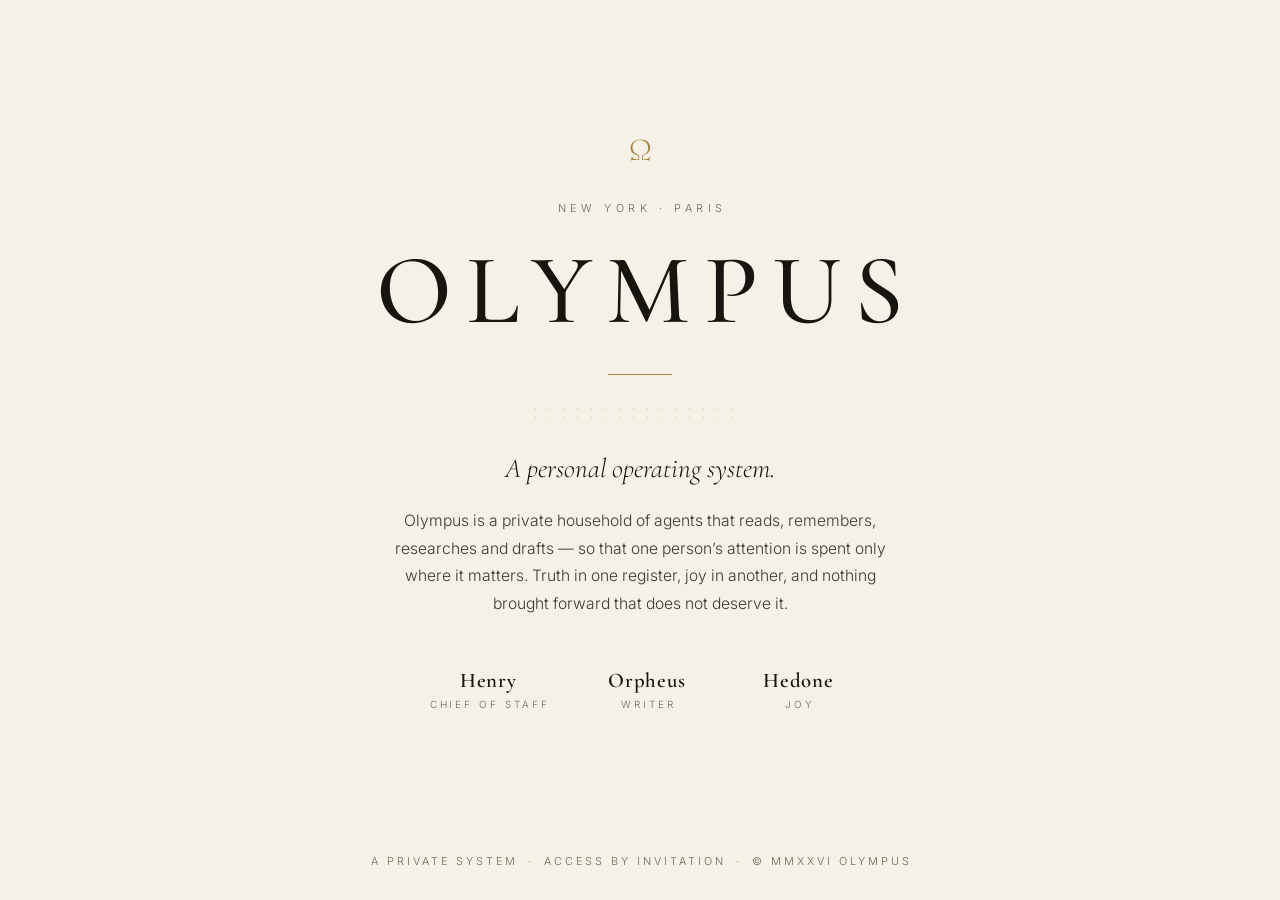
==== index.html @ bf4ef34a "Add files via upload" ====
<!DOCTYPE html>
<html lang="en">
<head>
<meta charset="utf-8">
<meta name="viewport" content="width=device-width, initial-scale=1">
<title>Olympus — A Personal Operating System</title>
<meta name="description" content="Olympus is a private personal operating system: a small company of agents that reads, remembers, researches and drafts, so one person's attention is spent only where it matters.">
<link rel="icon" href="data:image/svg+xml,%3Csvg xmlns='http://www.w3.org/2000/svg' viewBox='0 0 64 64'%3E%3Ccircle cx='32' cy='32' r='30' fill='%230f0e0c'/%3E%3Ctext x='32' y='44' font-family='Georgia,serif' font-size='34' fill='%23b08d3f' text-anchor='middle'%3E%CE%A9%3C/text%3E%3C/svg%3E">
<link rel="preconnect" href="https://fonts.googleapis.com">
<link rel="preconnect" href="https://fonts.gstatic.com" crossorigin>
<link href="https://fonts.googleapis.com/css2?family=Cormorant+Garamond:ital,wght@0,400;0,500;0,600;1,400&family=Inter:wght@300;400;500&display=swap" rel="stylesheet">
<style>
  :root{
    --ink:#17150f;
    --paper:#f6f1e7;
    --gold:#a5853c;
    --gold-soft:#bfa05a;
    --muted:#6d675a;
    --hairline:#d8cfba;
  }
  *{margin:0;padding:0;box-sizing:border-box}
  html,body{height:100%}
  body{
    background:var(--paper);
    color:var(--ink);
    font-family:'Inter',system-ui,sans-serif;
    font-weight:300;
    display:flex;
    flex-direction:column;
    min-height:100vh;
    -webkit-font-smoothing:antialiased;
  }
  .frame{
    flex:1;
    display:flex;
    flex-direction:column;
    align-items:center;
    justify-content:center;
    text-align:center;
    padding:4rem 1.5rem 3rem;
    max-width:760px;
    margin:0 auto;
    width:100%;
  }
  .omega{
    font-family:'Cormorant Garamond',Georgia,serif;
    font-size:2rem;
    color:var(--gold);
    line-height:1;
    margin-bottom:2.2rem;
  }
  .eyebrow{
    font-size:.68rem;
    letter-spacing:.42em;
    text-transform:uppercase;
    color:var(--muted);
    margin-bottom:1.6rem;
    text-indent:.42em;
  }
  h1{
    font-family:'Cormorant Garamond',Georgia,serif;
    font-weight:500;
    font-size:clamp(3.4rem,11vw,6.2rem);
    letter-spacing:.14em;
    text-indent:.14em;
    line-height:1;
    text-transform:uppercase;
  }
  .rule{
    width:64px;
    height:1px;
    background:var(--gold);
    margin:2.1rem auto;
  }
  .meander{
    width:210px;
    height:10px;
    margin:0 auto 2.1rem;
    opacity:.55;
    background:
      repeating-linear-gradient(90deg, var(--gold-soft) 0 1px, transparent 1px 14px),
      repeating-linear-gradient(90deg, var(--gold-soft) 0 1px, transparent 1px 14px);
    background-size:100% 1px, 100% 1px;
    background-position:top left, bottom left;
    background-repeat:no-repeat;
  }
  .tagline{
    font-family:'Cormorant Garamond',Georgia,serif;
    font-style:italic;
    font-size:clamp(1.35rem,4vw,1.7rem);
    color:var(--ink);
    margin-bottom:1.4rem;
  }
  p.lede{
    font-size:.98rem;
    line-height:1.75;
    color:#3d392f;
    max-width:520px;
    margin:0 auto;
  }
  .house{
    margin-top:3.2rem;
    display:flex;
    gap:2.6rem;
    justify-content:center;
    flex-wrap:wrap;
  }
  .house div{min-width:110px}
  .house .name{
    font-family:'Cormorant Garamond',Georgia,serif;
    font-size:1.3rem;
    font-weight:600;
    letter-spacing:.04em;
  }
  .house .role{
    margin-top:.3rem;
    font-size:.62rem;
    letter-spacing:.3em;
    text-transform:uppercase;
    color:var(--muted);
    text-indent:.3em;
  }
  footer{
    text-align:center;
    padding:1.6rem 1rem 2rem;
    font-size:.68rem;
    letter-spacing:.28em;
    text-transform:uppercase;
    color:var(--muted);
    text-indent:.28em;
  }
  footer .sep{color:var(--gold);padding:0 .6rem}
  @media (max-width:560px){
    .house{gap:1.6rem}
  }
</style>
</head>
<body>
  <main class="frame">
    <div class="omega">&#937;</div>
    <div class="eyebrow">New York &middot; Paris</div>
    <h1>Olympus</h1>
    <div class="rule"></div>
    <div class="meander" aria-hidden="true"></div>
    <div class="tagline">A personal operating system.</div>
    <p class="lede">
      Olympus is a private household of agents that reads, remembers, researches
      and drafts &mdash; so that one person&rsquo;s attention is spent only where
      it matters. Truth in one register, joy in another, and nothing
      brought forward that does not deserve it.
    </p>
    <div class="house">
      <div>
        <div class="name">Henry</div>
        <div class="role">Chief of Staff</div>
      </div>
      <div>
        <div class="name">Orpheus</div>
        <div class="role">Writer</div>
      </div>
      <div>
        <div class="name">Hedone</div>
        <div class="role">Joy</div>
      </div>
    </div>
  </main>
  <footer>
    A private system<span class="sep">&middot;</span>Access by invitation<span class="sep">&middot;</span>&copy; MMXXVI Olympus
  </footer>
</body>
</html>
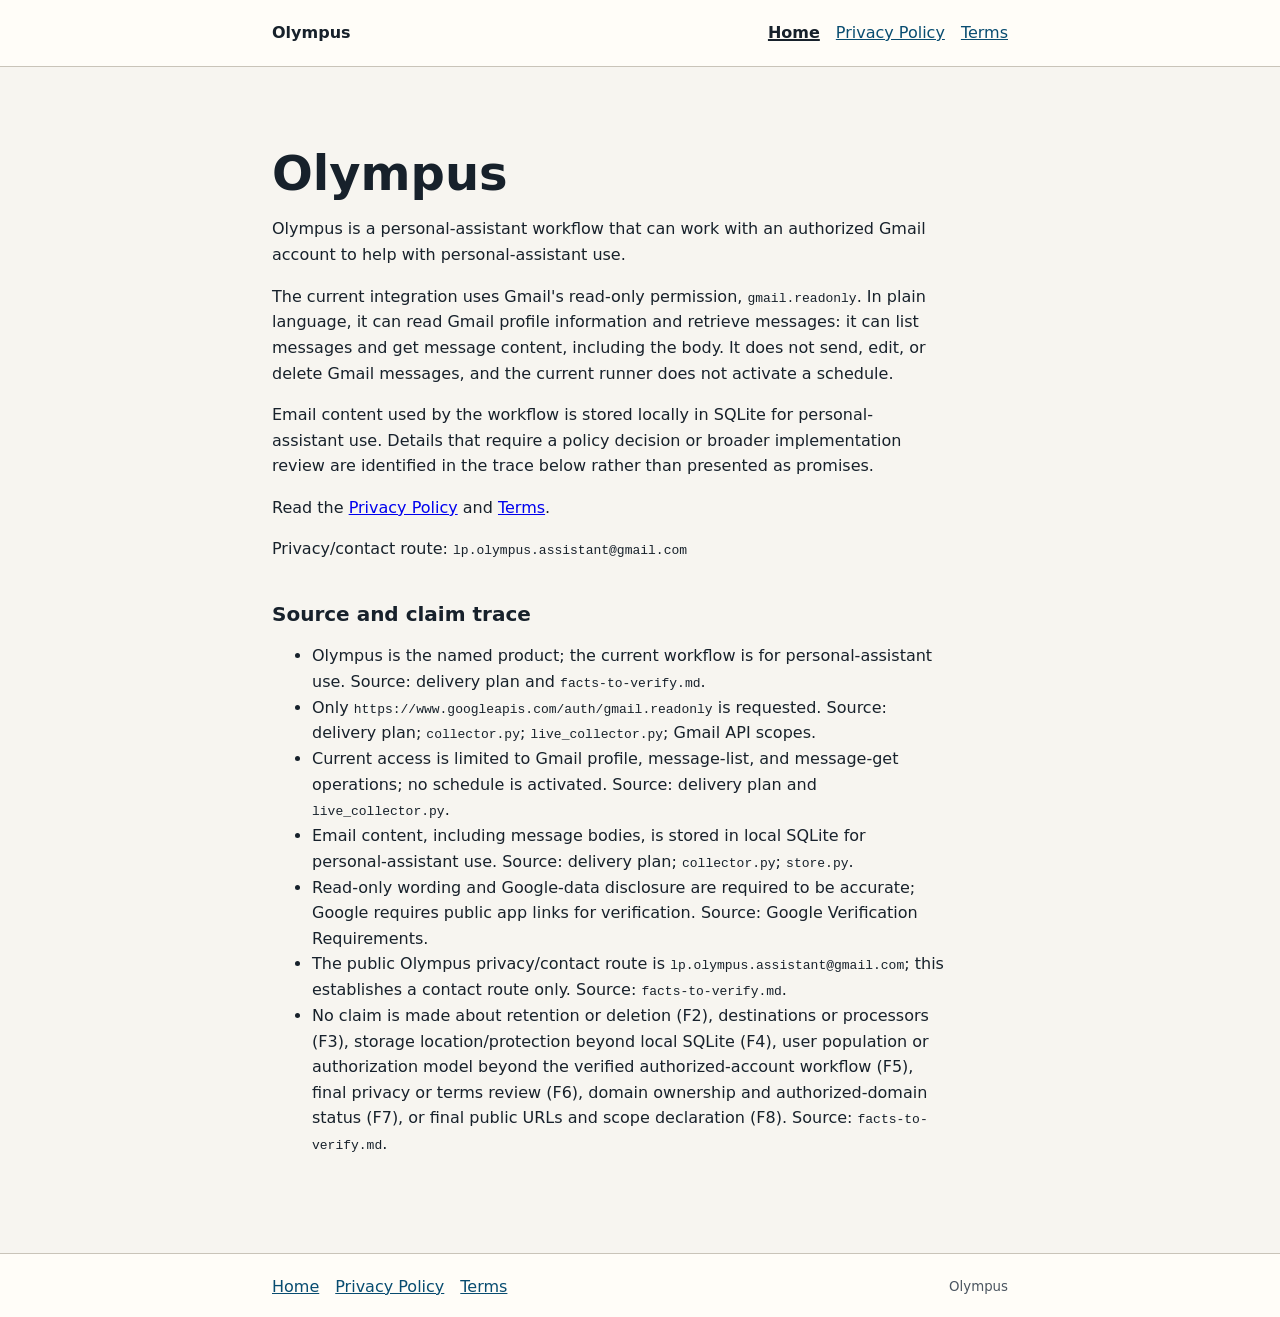
==== commit 9780301e: "Add files via upload" ====
--- a/index.html
+++ b/index.html
@@ -1,171 +1,53 @@
-<!DOCTYPE html>
+<!doctype html>
 <html lang="en">
 <head>
-<meta charset="utf-8">
-<meta name="viewport" content="width=device-width, initial-scale=1">
-<title>Olympus — A Personal Operating System</title>
-<meta name="description" content="Olympus is a private personal operating system: a small company of agents that reads, remembers, researches and drafts, so one person's attention is spent only where it matters.">
-<link rel="icon" href="data:image/svg+xml,%3Csvg xmlns='http://www.w3.org/2000/svg' viewBox='0 0 64 64'%3E%3Ccircle cx='32' cy='32' r='30' fill='%230f0e0c'/%3E%3Ctext x='32' y='44' font-family='Georgia,serif' font-size='34' fill='%23b08d3f' text-anchor='middle'%3E%CE%A9%3C/text%3E%3C/svg%3E">
-<link rel="preconnect" href="https://fonts.googleapis.com">
-<link rel="preconnect" href="https://fonts.gstatic.com" crossorigin>
-<link href="https://fonts.googleapis.com/css2?family=Cormorant+Garamond:ital,wght@0,400;0,500;0,600;1,400&family=Inter:wght@300;400;500&display=swap" rel="stylesheet">
-<style>
-  :root{
-    --ink:#17150f;
-    --paper:#f6f1e7;
-    --gold:#a5853c;
-    --gold-soft:#bfa05a;
-    --muted:#6d675a;
-    --hairline:#d8cfba;
-  }
-  *{margin:0;padding:0;box-sizing:border-box}
-  html,body{height:100%}
-  body{
-    background:var(--paper);
-    color:var(--ink);
-    font-family:'Inter',system-ui,sans-serif;
-    font-weight:300;
-    display:flex;
-    flex-direction:column;
-    min-height:100vh;
-    -webkit-font-smoothing:antialiased;
-  }
-  .frame{
-    flex:1;
-    display:flex;
-    flex-direction:column;
-    align-items:center;
-    justify-content:center;
-    text-align:center;
-    padding:4rem 1.5rem 3rem;
-    max-width:760px;
-    margin:0 auto;
-    width:100%;
-  }
-  .omega{
-    font-family:'Cormorant Garamond',Georgia,serif;
-    font-size:2rem;
-    color:var(--gold);
-    line-height:1;
-    margin-bottom:2.2rem;
-  }
-  .eyebrow{
-    font-size:.68rem;
-    letter-spacing:.42em;
-    text-transform:uppercase;
-    color:var(--muted);
-    margin-bottom:1.6rem;
-    text-indent:.42em;
-  }
-  h1{
-    font-family:'Cormorant Garamond',Georgia,serif;
-    font-weight:500;
-    font-size:clamp(3.4rem,11vw,6.2rem);
-    letter-spacing:.14em;
-    text-indent:.14em;
-    line-height:1;
-    text-transform:uppercase;
-  }
-  .rule{
-    width:64px;
-    height:1px;
-    background:var(--gold);
-    margin:2.1rem auto;
-  }
-  .meander{
-    width:210px;
-    height:10px;
-    margin:0 auto 2.1rem;
-    opacity:.55;
-    background:
-      repeating-linear-gradient(90deg, var(--gold-soft) 0 1px, transparent 1px 14px),
-      repeating-linear-gradient(90deg, var(--gold-soft) 0 1px, transparent 1px 14px);
-    background-size:100% 1px, 100% 1px;
-    background-position:top left, bottom left;
-    background-repeat:no-repeat;
-  }
-  .tagline{
-    font-family:'Cormorant Garamond',Georgia,serif;
-    font-style:italic;
-    font-size:clamp(1.35rem,4vw,1.7rem);
-    color:var(--ink);
-    margin-bottom:1.4rem;
-  }
-  p.lede{
-    font-size:.98rem;
-    line-height:1.75;
-    color:#3d392f;
-    max-width:520px;
-    margin:0 auto;
-  }
-  .house{
-    margin-top:3.2rem;
-    display:flex;
-    gap:2.6rem;
-    justify-content:center;
-    flex-wrap:wrap;
-  }
-  .house div{min-width:110px}
-  .house .name{
-    font-family:'Cormorant Garamond',Georgia,serif;
-    font-size:1.3rem;
-    font-weight:600;
-    letter-spacing:.04em;
-  }
-  .house .role{
-    margin-top:.3rem;
-    font-size:.62rem;
-    letter-spacing:.3em;
-    text-transform:uppercase;
-    color:var(--muted);
-    text-indent:.3em;
-  }
-  footer{
-    text-align:center;
-    padding:1.6rem 1rem 2rem;
-    font-size:.68rem;
-    letter-spacing:.28em;
-    text-transform:uppercase;
-    color:var(--muted);
-    text-indent:.28em;
-  }
-  footer .sep{color:var(--gold);padding:0 .6rem}
-  @media (max-width:560px){
-    .house{gap:1.6rem}
-  }
-</style>
+  <meta charset="utf-8">
+  <meta name="viewport" content="width=device-width, initial-scale=1">
+  <title>Olympus | Personal-assistant workflow</title>
+  <link rel="stylesheet" href="/styles.css">
 </head>
 <body>
-  <main class="frame">
-    <div class="omega">&#937;</div>
-    <div class="eyebrow">New York &middot; Paris</div>
-    <h1>Olympus</h1>
-    <div class="rule"></div>
-    <div class="meander" aria-hidden="true"></div>
-    <div class="tagline">A personal operating system.</div>
-    <p class="lede">
-      Olympus is a private household of agents that reads, remembers, researches
-      and drafts &mdash; so that one person&rsquo;s attention is spent only where
-      it matters. Truth in one register, joy in another, and nothing
-      brought forward that does not deserve it.
-    </p>
-    <div class="house">
-      <div>
-        <div class="name">Henry</div>
-        <div class="role">Chief of Staff</div>
-      </div>
-      <div>
-        <div class="name">Orpheus</div>
-        <div class="role">Writer</div>
-      </div>
-      <div>
-        <div class="name">Hedone</div>
-        <div class="role">Joy</div>
-      </div>
+  <header class="site-header">
+    <div class="site-shell">
+      <a class="brand" href="/">Olympus</a>
+      <nav class="site-nav" aria-label="Primary navigation">
+        <a href="/" aria-current="page">Home</a>
+        <a href="/privacy/">Privacy Policy</a>
+        <a href="/terms/">Terms</a>
+      </nav>
     </div>
+  </header>
+  <main class="site-shell">
+    <article>
+      <h1>Olympus</h1>
+      <p>Olympus is a personal-assistant workflow that can work with an authorized Gmail account to help with personal-assistant use.</p>
+      <p>The current integration uses Gmail's read-only permission, <code>gmail.readonly</code>. In plain language, it can read Gmail profile information and retrieve messages: it can list messages and get message content, including the body. It does not send, edit, or delete Gmail messages, and the current runner does not activate a schedule.</p>
+      <p>Email content used by the workflow is stored locally in SQLite for personal-assistant use. Details that require a policy decision or broader implementation review are identified in the trace below rather than presented as promises.</p>
+      <p>Read the <a href="/privacy/">Privacy Policy</a> and <a href="/terms/">Terms</a>.</p>
+      <p>Privacy/contact route: <code>lp.olympus.assistant@gmail.com</code></p>
+      <section id="source-and-claim-trace">
+        <h2>Source and claim trace</h2>
+        <ul>
+          <li>Olympus is the named product; the current workflow is for personal-assistant use. Source: delivery plan and <code>facts-to-verify.md</code>.</li>
+          <li>Only <code>https://www.googleapis.com/auth/gmail.readonly</code> is requested. Source: delivery plan; <code>collector.py</code>; <code>live_collector.py</code>; Gmail API scopes.</li>
+          <li>Current access is limited to Gmail profile, message-list, and message-get operations; no schedule is activated. Source: delivery plan and <code>live_collector.py</code>.</li>
+          <li>Email content, including message bodies, is stored in local SQLite for personal-assistant use. Source: delivery plan; <code>collector.py</code>; <code>store.py</code>.</li>
+          <li>Read-only wording and Google-data disclosure are required to be accurate; Google requires public app links for verification. Source: Google Verification Requirements.</li>
+          <li>The public Olympus privacy/contact route is <code>lp.olympus.assistant@gmail.com</code>; this establishes a contact route only. Source: <code>facts-to-verify.md</code>.</li>
+          <li>No claim is made about retention or deletion (F2), destinations or processors (F3), storage location/protection beyond local SQLite (F4), user population or authorization model beyond the verified authorized-account workflow (F5), final privacy or terms review (F6), domain ownership and authorized-domain status (F7), or final public URLs and scope declaration (F8). Source: <code>facts-to-verify.md</code>.</li>
+        </ul>
+      </section>
+    </article>
   </main>
-  <footer>
-    A private system<span class="sep">&middot;</span>Access by invitation<span class="sep">&middot;</span>&copy; MMXXVI Olympus
+  <footer class="site-footer">
+    <div class="site-shell">
+      <nav class="site-nav" aria-label="Footer navigation">
+        <a href="/">Home</a>
+        <a href="/privacy/">Privacy Policy</a>
+        <a href="/terms/">Terms</a>
+      </nav>
+      <small>Olympus</small>
+    </div>
   </footer>
 </body>
 </html>
--- a/styles.css
+++ b/styles.css
@@ -0,0 +1,106 @@
+:root {
+  color-scheme: light;
+  font-family: system-ui, -apple-system, BlinkMacSystemFont, "Segoe UI", sans-serif;
+  color: #17212b;
+  background: #f7f5f0;
+}
+
+* {
+  box-sizing: border-box;
+}
+
+body {
+  margin: 0;
+  line-height: 1.6;
+}
+
+.site-shell {
+  width: min(100% - 2rem, 46rem);
+  margin-inline: auto;
+}
+
+.site-header {
+  border-block-end: 1px solid #c9c4b9;
+  background: #fffdf8;
+}
+
+.site-header .site-shell,
+.site-footer .site-shell,
+.site-nav {
+  display: flex;
+  align-items: center;
+  gap: 1rem;
+}
+
+.site-header .site-shell,
+.site-footer .site-shell {
+  justify-content: space-between;
+  padding-block: 1rem;
+}
+
+.site-nav {
+  flex-wrap: wrap;
+}
+
+.brand {
+  color: #17212b;
+  font-weight: 700;
+  text-decoration: none;
+}
+
+.site-nav a {
+  color: #084c70;
+  padding-block: 0.25rem;
+}
+
+.site-nav a[aria-current="page"] {
+  color: #17212b;
+  font-weight: 700;
+  text-decoration-thickness: 0.15em;
+}
+
+main {
+  padding-block: clamp(2rem, 7vw, 5rem);
+}
+
+article {
+  max-width: 42rem;
+}
+
+h1 {
+  margin-block: 0 1rem;
+  font-size: clamp(2rem, 5vw, 3rem);
+  line-height: 1.12;
+}
+
+h2 {
+  margin-block: 2.5rem 0.75rem;
+  font-size: 1.25rem;
+  line-height: 1.25;
+}
+
+p {
+  margin-block: 0 1rem;
+}
+
+a:focus-visible {
+  outline: 3px solid #b64c00;
+  outline-offset: 3px;
+}
+
+.site-footer {
+  border-block-start: 1px solid #c9c4b9;
+  background: #fffdf8;
+}
+
+.site-footer small {
+  color: #4b5560;
+}
+
+@media (width < 36rem) {
+  .site-header .site-shell,
+  .site-footer .site-shell {
+    align-items: flex-start;
+    flex-direction: column;
+  }
+}
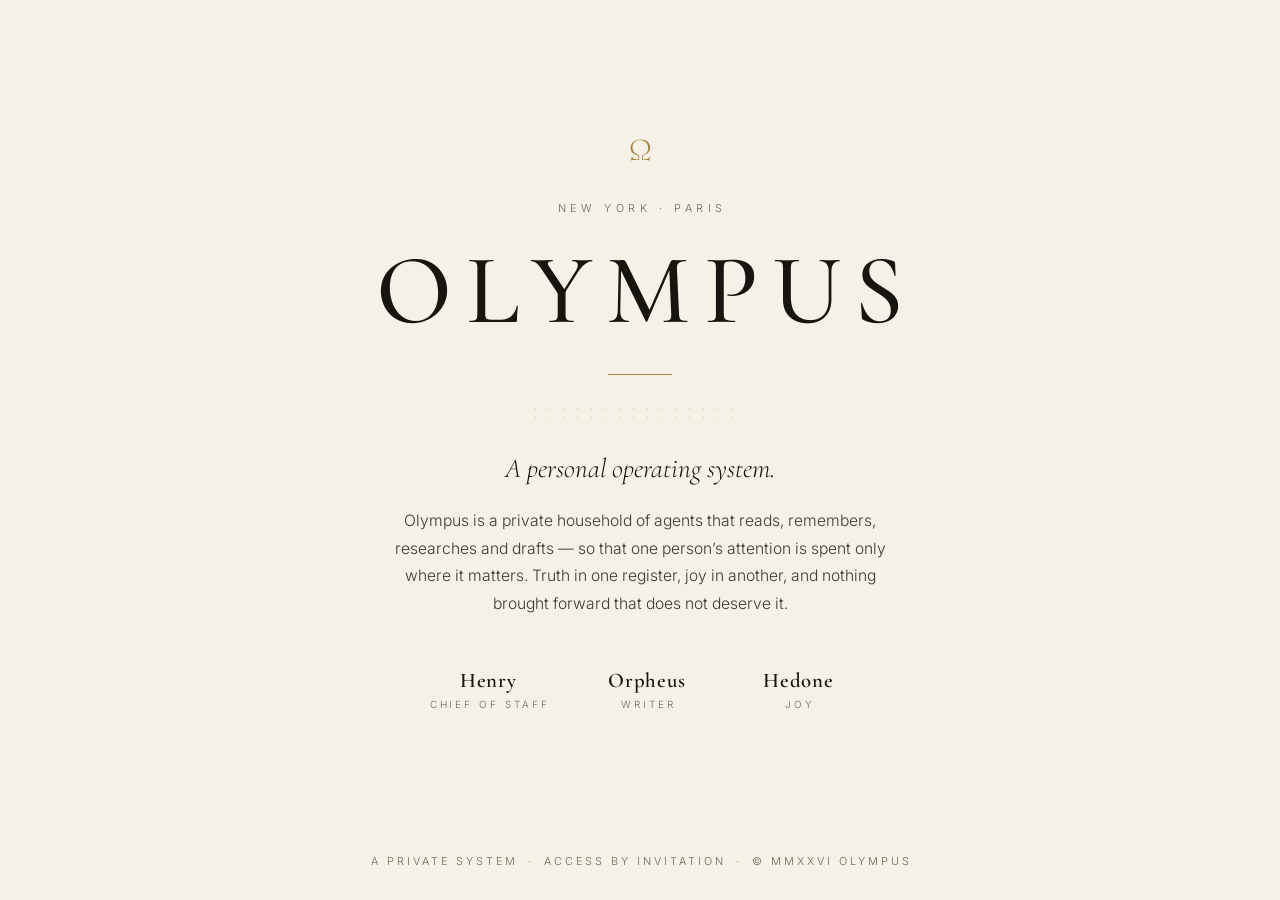
==== commit 7e8c59f6: "Add files via upload" ====
--- a/index.html
+++ b/index.html
@@ -1,53 +1,171 @@
-<!doctype html>
+<!DOCTYPE html>
 <html lang="en">
 <head>
-  <meta charset="utf-8">
-  <meta name="viewport" content="width=device-width, initial-scale=1">
-  <title>Olympus | Personal-assistant workflow</title>
-  <link rel="stylesheet" href="/styles.css">
+<meta charset="utf-8">
+<meta name="viewport" content="width=device-width, initial-scale=1">
+<title>Olympus — A Personal Operating System</title>
+<meta name="description" content="Olympus is a private personal operating system: a small company of agents that reads, remembers, researches and drafts, so one person's attention is spent only where it matters.">
+<link rel="icon" href="data:image/svg+xml,%3Csvg xmlns='http://www.w3.org/2000/svg' viewBox='0 0 64 64'%3E%3Ccircle cx='32' cy='32' r='30' fill='%230f0e0c'/%3E%3Ctext x='32' y='44' font-family='Georgia,serif' font-size='34' fill='%23b08d3f' text-anchor='middle'%3E%CE%A9%3C/text%3E%3C/svg%3E">
+<link rel="preconnect" href="https://fonts.googleapis.com">
+<link rel="preconnect" href="https://fonts.gstatic.com" crossorigin>
+<link href="https://fonts.googleapis.com/css2?family=Cormorant+Garamond:ital,wght@0,400;0,500;0,600;1,400&family=Inter:wght@300;400;500&display=swap" rel="stylesheet">
+<style>
+  :root{
+    --ink:#17150f;
+    --paper:#f6f1e7;
+    --gold:#a5853c;
+    --gold-soft:#bfa05a;
+    --muted:#6d675a;
+    --hairline:#d8cfba;
+  }
+  *{margin:0;padding:0;box-sizing:border-box}
+  html,body{height:100%}
+  body{
+    background:var(--paper);
+    color:var(--ink);
+    font-family:'Inter',system-ui,sans-serif;
+    font-weight:300;
+    display:flex;
+    flex-direction:column;
+    min-height:100vh;
+    -webkit-font-smoothing:antialiased;
+  }
+  .frame{
+    flex:1;
+    display:flex;
+    flex-direction:column;
+    align-items:center;
+    justify-content:center;
+    text-align:center;
+    padding:4rem 1.5rem 3rem;
+    max-width:760px;
+    margin:0 auto;
+    width:100%;
+  }
+  .omega{
+    font-family:'Cormorant Garamond',Georgia,serif;
+    font-size:2rem;
+    color:var(--gold);
+    line-height:1;
+    margin-bottom:2.2rem;
+  }
+  .eyebrow{
+    font-size:.68rem;
+    letter-spacing:.42em;
+    text-transform:uppercase;
+    color:var(--muted);
+    margin-bottom:1.6rem;
+    text-indent:.42em;
+  }
+  h1{
+    font-family:'Cormorant Garamond',Georgia,serif;
+    font-weight:500;
+    font-size:clamp(3.4rem,11vw,6.2rem);
+    letter-spacing:.14em;
+    text-indent:.14em;
+    line-height:1;
+    text-transform:uppercase;
+  }
+  .rule{
+    width:64px;
+    height:1px;
+    background:var(--gold);
+    margin:2.1rem auto;
+  }
+  .meander{
+    width:210px;
+    height:10px;
+    margin:0 auto 2.1rem;
+    opacity:.55;
+    background:
+      repeating-linear-gradient(90deg, var(--gold-soft) 0 1px, transparent 1px 14px),
+      repeating-linear-gradient(90deg, var(--gold-soft) 0 1px, transparent 1px 14px);
+    background-size:100% 1px, 100% 1px;
+    background-position:top left, bottom left;
+    background-repeat:no-repeat;
+  }
+  .tagline{
+    font-family:'Cormorant Garamond',Georgia,serif;
+    font-style:italic;
+    font-size:clamp(1.35rem,4vw,1.7rem);
+    color:var(--ink);
+    margin-bottom:1.4rem;
+  }
+  p.lede{
+    font-size:.98rem;
+    line-height:1.75;
+    color:#3d392f;
+    max-width:520px;
+    margin:0 auto;
+  }
+  .house{
+    margin-top:3.2rem;
+    display:flex;
+    gap:2.6rem;
+    justify-content:center;
+    flex-wrap:wrap;
+  }
+  .house div{min-width:110px}
+  .house .name{
+    font-family:'Cormorant Garamond',Georgia,serif;
+    font-size:1.3rem;
+    font-weight:600;
+    letter-spacing:.04em;
+  }
+  .house .role{
+    margin-top:.3rem;
+    font-size:.62rem;
+    letter-spacing:.3em;
+    text-transform:uppercase;
+    color:var(--muted);
+    text-indent:.3em;
+  }
+  footer{
+    text-align:center;
+    padding:1.6rem 1rem 2rem;
+    font-size:.68rem;
+    letter-spacing:.28em;
+    text-transform:uppercase;
+    color:var(--muted);
+    text-indent:.28em;
+  }
+  footer .sep{color:var(--gold);padding:0 .6rem}
+  @media (max-width:560px){
+    .house{gap:1.6rem}
+  }
+</style>
 </head>
 <body>
-  <header class="site-header">
-    <div class="site-shell">
-      <a class="brand" href="/">Olympus</a>
-      <nav class="site-nav" aria-label="Primary navigation">
-        <a href="/" aria-current="page">Home</a>
-        <a href="/privacy/">Privacy Policy</a>
-        <a href="/terms/">Terms</a>
-      </nav>
+  <main class="frame">
+    <div class="omega">&#937;</div>
+    <div class="eyebrow">New York &middot; Paris</div>
+    <h1>Olympus</h1>
+    <div class="rule"></div>
+    <div class="meander" aria-hidden="true"></div>
+    <div class="tagline">A personal operating system.</div>
+    <p class="lede">
+      Olympus is a private household of agents that reads, remembers, researches
+      and drafts &mdash; so that one person&rsquo;s attention is spent only where
+      it matters. Truth in one register, joy in another, and nothing
+      brought forward that does not deserve it.
+    </p>
+    <div class="house">
+      <div>
+        <div class="name">Henry</div>
+        <div class="role">Chief of Staff</div>
+      </div>
+      <div>
+        <div class="name">Orpheus</div>
+        <div class="role">Writer</div>
+      </div>
+      <div>
+        <div class="name">Hedone</div>
+        <div class="role">Joy</div>
+      </div>
     </div>
-  </header>
-  <main class="site-shell">
-    <article>
-      <h1>Olympus</h1>
-      <p>Olympus is a personal-assistant workflow that can work with an authorized Gmail account to help with personal-assistant use.</p>
-      <p>The current integration uses Gmail's read-only permission, <code>gmail.readonly</code>. In plain language, it can read Gmail profile information and retrieve messages: it can list messages and get message content, including the body. It does not send, edit, or delete Gmail messages, and the current runner does not activate a schedule.</p>
-      <p>Email content used by the workflow is stored locally in SQLite for personal-assistant use. Details that require a policy decision or broader implementation review are identified in the trace below rather than presented as promises.</p>
-      <p>Read the <a href="/privacy/">Privacy Policy</a> and <a href="/terms/">Terms</a>.</p>
-      <p>Privacy/contact route: <code>lp.olympus.assistant@gmail.com</code></p>
-      <section id="source-and-claim-trace">
-        <h2>Source and claim trace</h2>
-        <ul>
-          <li>Olympus is the named product; the current workflow is for personal-assistant use. Source: delivery plan and <code>facts-to-verify.md</code>.</li>
-          <li>Only <code>https://www.googleapis.com/auth/gmail.readonly</code> is requested. Source: delivery plan; <code>collector.py</code>; <code>live_collector.py</code>; Gmail API scopes.</li>
-          <li>Current access is limited to Gmail profile, message-list, and message-get operations; no schedule is activated. Source: delivery plan and <code>live_collector.py</code>.</li>
-          <li>Email content, including message bodies, is stored in local SQLite for personal-assistant use. Source: delivery plan; <code>collector.py</code>; <code>store.py</code>.</li>
-          <li>Read-only wording and Google-data disclosure are required to be accurate; Google requires public app links for verification. Source: Google Verification Requirements.</li>
-          <li>The public Olympus privacy/contact route is <code>lp.olympus.assistant@gmail.com</code>; this establishes a contact route only. Source: <code>facts-to-verify.md</code>.</li>
-          <li>No claim is made about retention or deletion (F2), destinations or processors (F3), storage location/protection beyond local SQLite (F4), user population or authorization model beyond the verified authorized-account workflow (F5), final privacy or terms review (F6), domain ownership and authorized-domain status (F7), or final public URLs and scope declaration (F8). Source: <code>facts-to-verify.md</code>.</li>
-        </ul>
-      </section>
-    </article>
   </main>
-  <footer class="site-footer">
-    <div class="site-shell">
-      <nav class="site-nav" aria-label="Footer navigation">
-        <a href="/">Home</a>
-        <a href="/privacy/">Privacy Policy</a>
-        <a href="/terms/">Terms</a>
-      </nav>
-      <small>Olympus</small>
-    </div>
+  <footer>
+    A private system<span class="sep">&middot;</span>Access by invitation<span class="sep">&middot;</span>&copy; MMXXVI Olympus
   </footer>
 </body>
 </html>
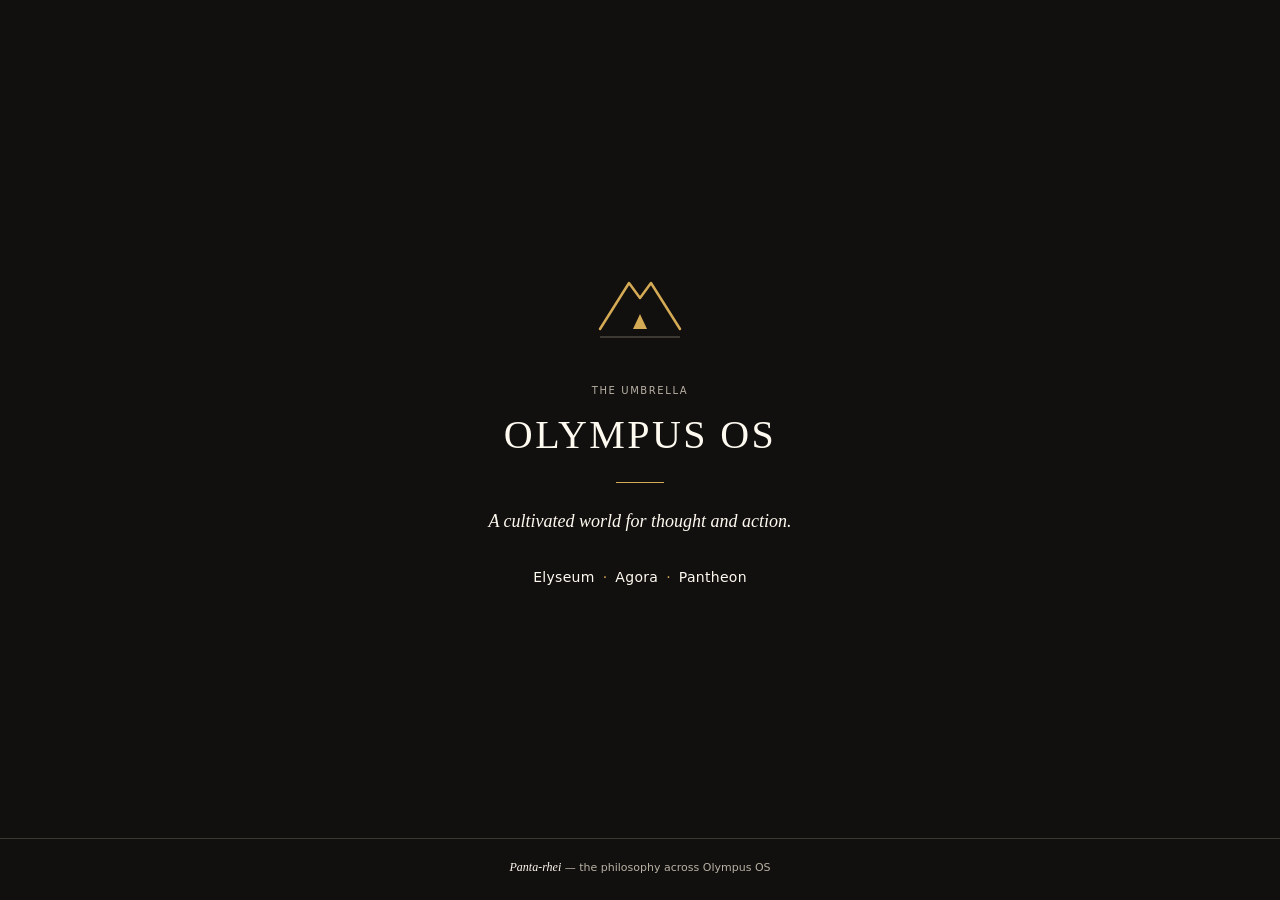
==== commit e8f8a3bd: "Rename index-brand.html to index.html" ====
--- a/index.html
+++ b/index.html
@@ -1,171 +1,113 @@
-<!DOCTYPE html>
+<!doctype html>
 <html lang="en">
 <head>
 <meta charset="utf-8">
 <meta name="viewport" content="width=device-width, initial-scale=1">
-<title>Olympus — A Personal Operating System</title>
-<meta name="description" content="Olympus is a private personal operating system: a small company of agents that reads, remembers, researches and drafts, so one person's attention is spent only where it matters.">
-<link rel="icon" href="data:image/svg+xml,%3Csvg xmlns='http://www.w3.org/2000/svg' viewBox='0 0 64 64'%3E%3Ccircle cx='32' cy='32' r='30' fill='%230f0e0c'/%3E%3Ctext x='32' y='44' font-family='Georgia,serif' font-size='34' fill='%23b08d3f' text-anchor='middle'%3E%CE%A9%3C/text%3E%3C/svg%3E">
-<link rel="preconnect" href="https://fonts.googleapis.com">
-<link rel="preconnect" href="https://fonts.gstatic.com" crossorigin>
-<link href="https://fonts.googleapis.com/css2?family=Cormorant+Garamond:ital,wght@0,400;0,500;0,600;1,400&family=Inter:wght@300;400;500&display=swap" rel="stylesheet">
+<title>Olympus OS</title>
+<meta name="description" content="A cultivated world for thought and action.">
+<link rel="icon" href="data:image/svg+xml,%3Csvg xmlns='http://www.w3.org/2000/svg' viewBox='0 0 48 48'%3E%3Cpath d='M6 34 L20 14 L24 20 L28 14 L42 34' fill='none' stroke='%23D5AA55' stroke-width='2'/%3E%3Cpath d='M21 34 L24 27 L27 34 Z' fill='%23D5AA55'/%3E%3C/svg%3E">
 <style>
   :root{
-    --ink:#17150f;
-    --paper:#f6f1e7;
-    --gold:#a5853c;
-    --gold-soft:#bfa05a;
-    --muted:#6d675a;
-    --hairline:#d8cfba;
+    --ink:#11100F;
+    --surface:#171614;
+    --ivory:#FFFAF0;
+    --gold:#D5AA55;
+    --stone:#B9B1A4;
+    --rule:#3C3832;
+    --serif:"P052","Palatino Linotype","Book Antiqua",Georgia,serif;
+    --sans:"URW Gothic","Century Gothic",system-ui,-apple-system,"Segoe UI",sans-serif;
   }
-  *{margin:0;padding:0;box-sizing:border-box}
-  html,body{height:100%}
+  *{margin:0;padding:0;box-sizing:border-box;}
+  html,body{height:100%;}
   body{
-    background:var(--paper);
-    color:var(--ink);
-    font-family:'Inter',system-ui,sans-serif;
-    font-weight:300;
+    background:var(--ink);
+    color:var(--ivory);
+    font-family:var(--sans);
     display:flex;
     flex-direction:column;
     min-height:100vh;
-    -webkit-font-smoothing:antialiased;
   }
-  .frame{
+  main{
     flex:1;
     display:flex;
     flex-direction:column;
     align-items:center;
     justify-content:center;
     text-align:center;
-    padding:4rem 1.5rem 3rem;
-    max-width:760px;
-    margin:0 auto;
-    width:100%;
+    padding:48px 24px 40px;
   }
-  .omega{
-    font-family:'Cormorant Garamond',Georgia,serif;
-    font-size:2rem;
-    color:var(--gold);
-    line-height:1;
-    margin-bottom:2.2rem;
-  }
+  .symbol{width:96px;height:96px;margin-bottom:32px;}
   .eyebrow{
-    font-size:.68rem;
-    letter-spacing:.42em;
+    font-size:10px;
+    letter-spacing:0.16em;
     text-transform:uppercase;
-    color:var(--muted);
-    margin-bottom:1.6rem;
-    text-indent:.42em;
+    color:var(--stone);
+    margin-bottom:16px;
   }
   h1{
-    font-family:'Cormorant Garamond',Georgia,serif;
-    font-weight:500;
-    font-size:clamp(3.4rem,11vw,6.2rem);
-    letter-spacing:.14em;
-    text-indent:.14em;
-    line-height:1;
-    text-transform:uppercase;
+    font-family:var(--serif);
+    font-weight:400;
+    font-size:40px;
+    line-height:1.15;
+    letter-spacing:0.06em;
+    color:var(--ivory);
   }
   .rule{
-    width:64px;
+    width:48px;
     height:1px;
     background:var(--gold);
-    margin:2.1rem auto;
+    margin:24px auto;
   }
-  .meander{
-    width:210px;
-    height:10px;
-    margin:0 auto 2.1rem;
-    opacity:.55;
-    background:
-      repeating-linear-gradient(90deg, var(--gold-soft) 0 1px, transparent 1px 14px),
-      repeating-linear-gradient(90deg, var(--gold-soft) 0 1px, transparent 1px 14px);
-    background-size:100% 1px, 100% 1px;
-    background-position:top left, bottom left;
-    background-repeat:no-repeat;
+  .headline{
+    font-family:var(--serif);
+    font-style:italic;
+    font-size:18px;
+    line-height:1.60;
+    color:var(--ivory);
+    max-width:34em;
   }
-  .tagline{
-    font-family:'Cormorant Garamond',Georgia,serif;
-    font-style:italic;
-    font-size:clamp(1.35rem,4vw,1.7rem);
-    color:var(--ink);
-    margin-bottom:1.4rem;
+  .principals{
+    margin-top:32px;
+    font-size:14px;
+    line-height:1.55;
+    color:var(--stone);
+    letter-spacing:0.02em;
   }
-  p.lede{
-    font-size:.98rem;
-    line-height:1.75;
-    color:#3d392f;
-    max-width:520px;
-    margin:0 auto;
+  .principals span{color:var(--ivory);}
+  .principals .dot{color:var(--gold);padding:0 8px;}
+  footer{
+    padding:20px 24px 24px;
+    text-align:center;
+    border-top:1px solid var(--rule);
   }
-  .house{
-    margin-top:3.2rem;
-    display:flex;
-    gap:2.6rem;
-    justify-content:center;
-    flex-wrap:wrap;
+  .motto{
+    font-size:11px;
+    line-height:1.45;
+    color:var(--stone);
   }
-  .house div{min-width:110px}
-  .house .name{
-    font-family:'Cormorant Garamond',Georgia,serif;
-    font-size:1.3rem;
-    font-weight:600;
-    letter-spacing:.04em;
-  }
-  .house .role{
-    margin-top:.3rem;
-    font-size:.62rem;
-    letter-spacing:.3em;
-    text-transform:uppercase;
-    color:var(--muted);
-    text-indent:.3em;
-  }
-  footer{
-    text-align:center;
-    padding:1.6rem 1rem 2rem;
-    font-size:.68rem;
-    letter-spacing:.28em;
-    text-transform:uppercase;
-    color:var(--muted);
-    text-indent:.28em;
-  }
-  footer .sep{color:var(--gold);padding:0 .6rem}
-  @media (max-width:560px){
-    .house{gap:1.6rem}
+  .motto em{font-family:var(--serif);font-size:12px;color:var(--ivory);}
+  @media (max-width:480px){
+    h1{font-size:32px;}
+    main{padding:40px 16px 32px;}
+    .symbol{width:80px;height:80px;margin-bottom:24px;}
   }
 </style>
 </head>
 <body>
-  <main class="frame">
-    <div class="omega">&#937;</div>
-    <div class="eyebrow">New York &middot; Paris</div>
-    <h1>Olympus</h1>
-    <div class="rule"></div>
-    <div class="meander" aria-hidden="true"></div>
-    <div class="tagline">A personal operating system.</div>
-    <p class="lede">
-      Olympus is a private household of agents that reads, remembers, researches
-      and drafts &mdash; so that one person&rsquo;s attention is spent only where
-      it matters. Truth in one register, joy in another, and nothing
-      brought forward that does not deserve it.
-    </p>
-    <div class="house">
-      <div>
-        <div class="name">Henry</div>
-        <div class="role">Chief of Staff</div>
-      </div>
-      <div>
-        <div class="name">Orpheus</div>
-        <div class="role">Writer</div>
-      </div>
-      <div>
-        <div class="name">Hedone</div>
-        <div class="role">Joy</div>
-      </div>
-    </div>
-  </main>
-  <footer>
-    A private system<span class="sep">&middot;</span>Access by invitation<span class="sep">&middot;</span>&copy; MMXXVI Olympus
-  </footer>
+<main>
+  <svg class="symbol" viewBox="0 0 48 48" fill="none" aria-hidden="true">
+    <path d="M4 36 L18.5 13 L24 20.5 L29.5 13 L44 36" stroke="#D5AA55" stroke-width="1.25" stroke-linejoin="round" stroke-linecap="round"/>
+    <path d="M20.5 36 L24 28.5 L27.5 36 Z" fill="#D5AA55"/>
+    <line x1="4" y1="40" x2="44" y2="40" stroke="#3C3832" stroke-width="1"/>
+  </svg>
+  <p class="eyebrow">The umbrella</p>
+  <h1>OLYMPUS OS</h1>
+  <div class="rule"></div>
+  <p class="headline">A cultivated world for thought and action.</p>
+  <p class="principals"><span>Elyseum</span><span class="dot">·</span><span>Agora</span><span class="dot">·</span><span>Pantheon</span></p>
+</main>
+<footer>
+  <p class="motto"><em>Panta-rhei</em> — the philosophy across Olympus OS</p>
+</footer>
 </body>
 </html>
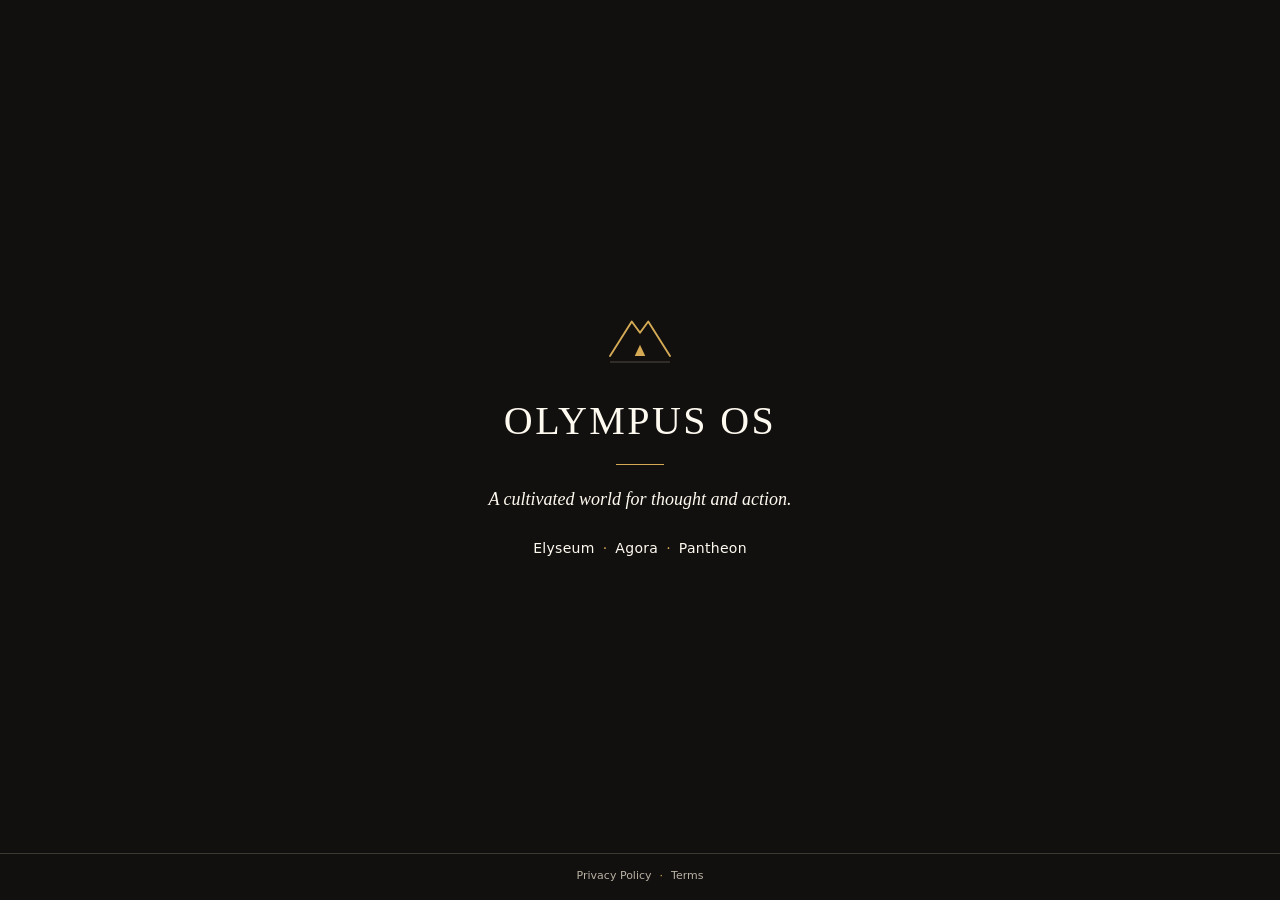
==== commit 6380bc49: "Rename index-brand.html to index.html" ====
--- a/index.html
+++ b/index.html
@@ -25,7 +25,8 @@
     font-family:var(--sans);
     display:flex;
     flex-direction:column;
-    min-height:100vh;
+    height:100dvh;
+    overflow:hidden;
   }
   main{
     flex:1;
@@ -34,9 +35,9 @@
     align-items:center;
     justify-content:center;
     text-align:center;
-    padding:48px 24px 40px;
+    padding:24px 24px 16px;
   }
-  .symbol{width:96px;height:96px;margin-bottom:32px;}
+  .symbol{width:72px;height:72px;margin-bottom:24px;}
   .eyebrow{
     font-size:10px;
     letter-spacing:0.16em;
@@ -56,7 +57,7 @@
     width:48px;
     height:1px;
     background:var(--gold);
-    margin:24px auto;
+    margin:20px auto;
   }
   .headline{
     font-family:var(--serif);
@@ -67,7 +68,7 @@
     max-width:34em;
   }
   .principals{
-    margin-top:32px;
+    margin-top:24px;
     font-size:14px;
     line-height:1.55;
     color:var(--stone);
@@ -76,20 +77,22 @@
   .principals span{color:var(--ivory);}
   .principals .dot{color:var(--gold);padding:0 8px;}
   footer{
-    padding:20px 24px 24px;
+    padding:14px 24px 16px;
     text-align:center;
     border-top:1px solid var(--rule);
   }
-  .motto{
+  .footnav{
     font-size:11px;
     line-height:1.45;
     color:var(--stone);
   }
-  .motto em{font-family:var(--serif);font-size:12px;color:var(--ivory);}
+  .footnav a{color:var(--stone);text-decoration:none;}
+  .footnav a:hover{color:var(--gold);}
+  .footnav .dot{color:var(--gold);padding:0 8px;}
   @media (max-width:480px){
     h1{font-size:32px;}
-    main{padding:40px 16px 32px;}
-    .symbol{width:80px;height:80px;margin-bottom:24px;}
+    main{padding:16px 16px 12px;}
+    .symbol{width:64px;height:64px;margin-bottom:20px;}
   }
 </style>
 </head>
@@ -100,14 +103,15 @@
     <path d="M20.5 36 L24 28.5 L27.5 36 Z" fill="#D5AA55"/>
     <line x1="4" y1="40" x2="44" y2="40" stroke="#3C3832" stroke-width="1"/>
   </svg>
-  <p class="eyebrow">The umbrella</p>
   <h1>OLYMPUS OS</h1>
   <div class="rule"></div>
   <p class="headline">A cultivated world for thought and action.</p>
   <p class="principals"><span>Elyseum</span><span class="dot">·</span><span>Agora</span><span class="dot">·</span><span>Pantheon</span></p>
 </main>
 <footer>
-  <p class="motto"><em>Panta-rhei</em> — the philosophy across Olympus OS</p>
+  <nav class="footnav">
+    <a href="/privacy/">Privacy Policy</a><span class="dot">·</span><a href="/terms/">Terms</a>
+  </nav>
 </footer>
 </body>
 </html>
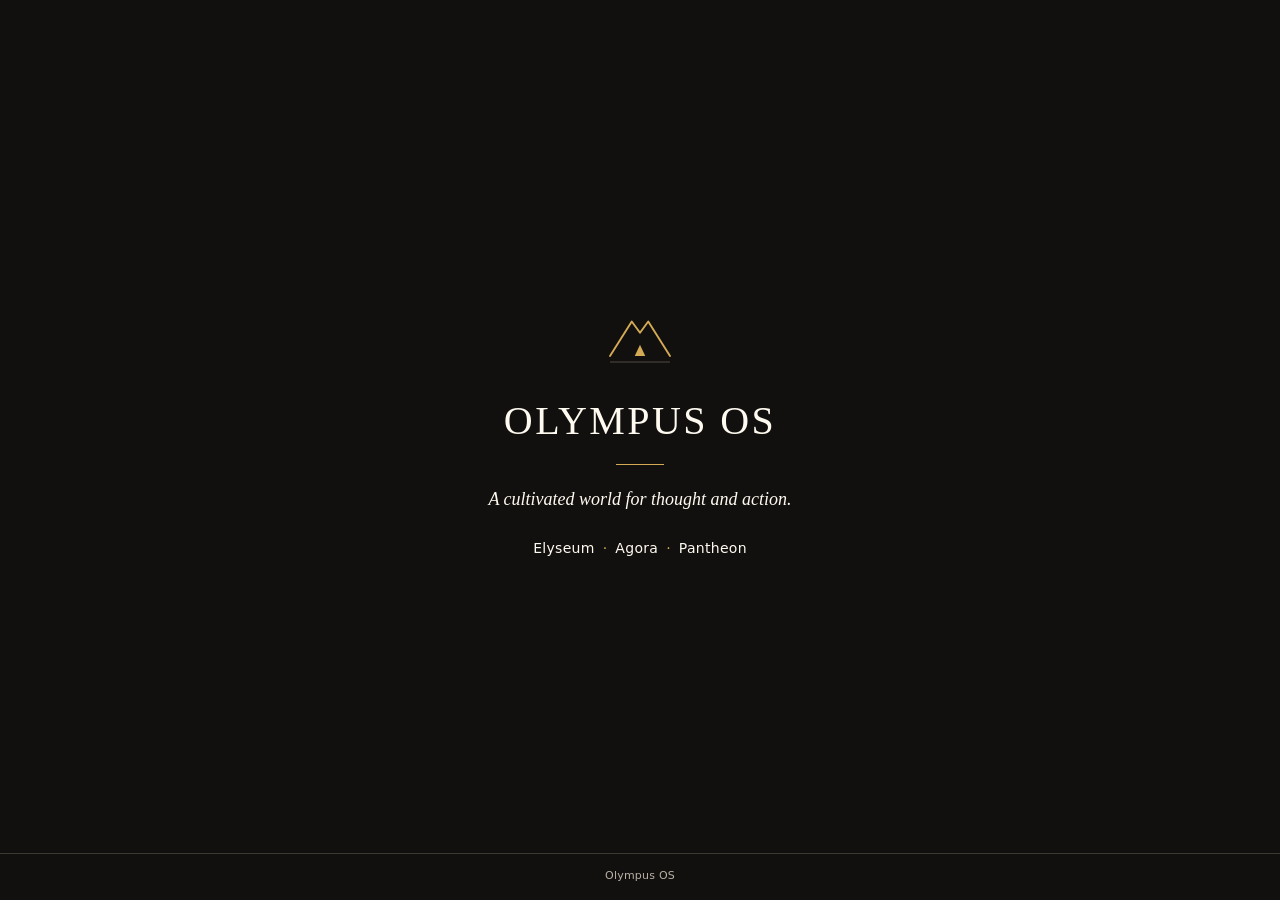
==== commit 9f919bdb: "Rename index-brand.html to index.html" ====
--- a/index.html
+++ b/index.html
@@ -81,14 +81,12 @@
     text-align:center;
     border-top:1px solid var(--rule);
   }
-  .footnav{
+  .footline{
     font-size:11px;
     line-height:1.45;
     color:var(--stone);
+    letter-spacing:0.02em;
   }
-  .footnav a{color:var(--stone);text-decoration:none;}
-  .footnav a:hover{color:var(--gold);}
-  .footnav .dot{color:var(--gold);padding:0 8px;}
   @media (max-width:480px){
     h1{font-size:32px;}
     main{padding:16px 16px 12px;}
@@ -109,9 +107,7 @@
   <p class="principals"><span>Elyseum</span><span class="dot">·</span><span>Agora</span><span class="dot">·</span><span>Pantheon</span></p>
 </main>
 <footer>
-  <nav class="footnav">
-    <a href="/privacy/">Privacy Policy</a><span class="dot">·</span><a href="/terms/">Terms</a>
-  </nav>
+  <p class="footline">Olympus OS</p>
 </footer>
 </body>
 </html>
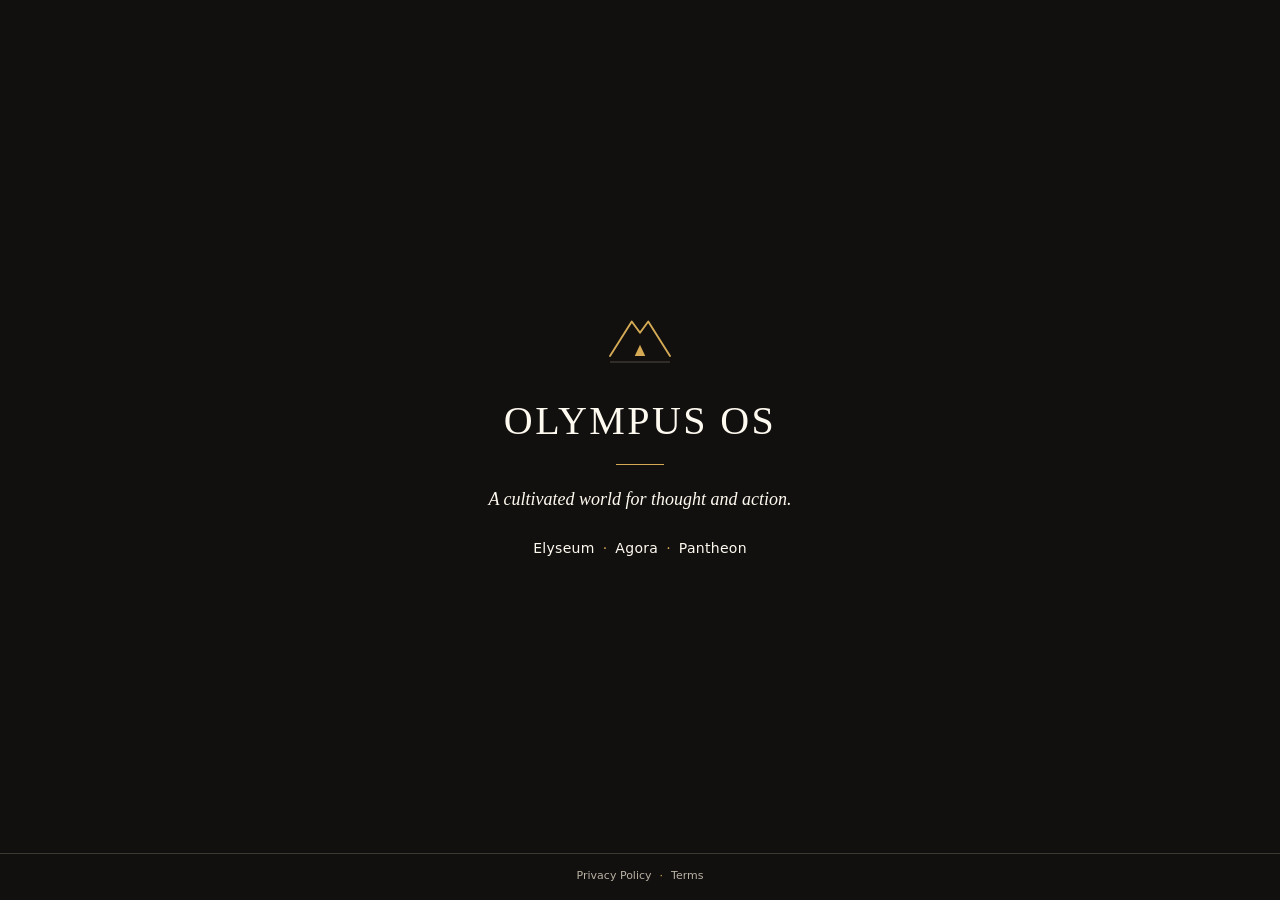
==== commit 99bac07f: "Rename index-brand.html to index.html" ====
--- a/index.html
+++ b/index.html
@@ -81,12 +81,14 @@
     text-align:center;
     border-top:1px solid var(--rule);
   }
-  .footline{
+  .footnav{
     font-size:11px;
     line-height:1.45;
     color:var(--stone);
-    letter-spacing:0.02em;
   }
+  .footnav a{color:var(--stone);text-decoration:none;}
+  .footnav a:hover{color:var(--gold);}
+  .footnav .dot{color:var(--gold);padding:0 8px;}
   @media (max-width:480px){
     h1{font-size:32px;}
     main{padding:16px 16px 12px;}
@@ -107,7 +109,9 @@
   <p class="principals"><span>Elyseum</span><span class="dot">·</span><span>Agora</span><span class="dot">·</span><span>Pantheon</span></p>
 </main>
 <footer>
-  <p class="footline">Olympus OS</p>
+  <nav class="footnav">
+    <a href="/privacy/">Privacy Policy</a><span class="dot">·</span><a href="/terms/">Terms</a>
+  </nav>
 </footer>
 </body>
 </html>
